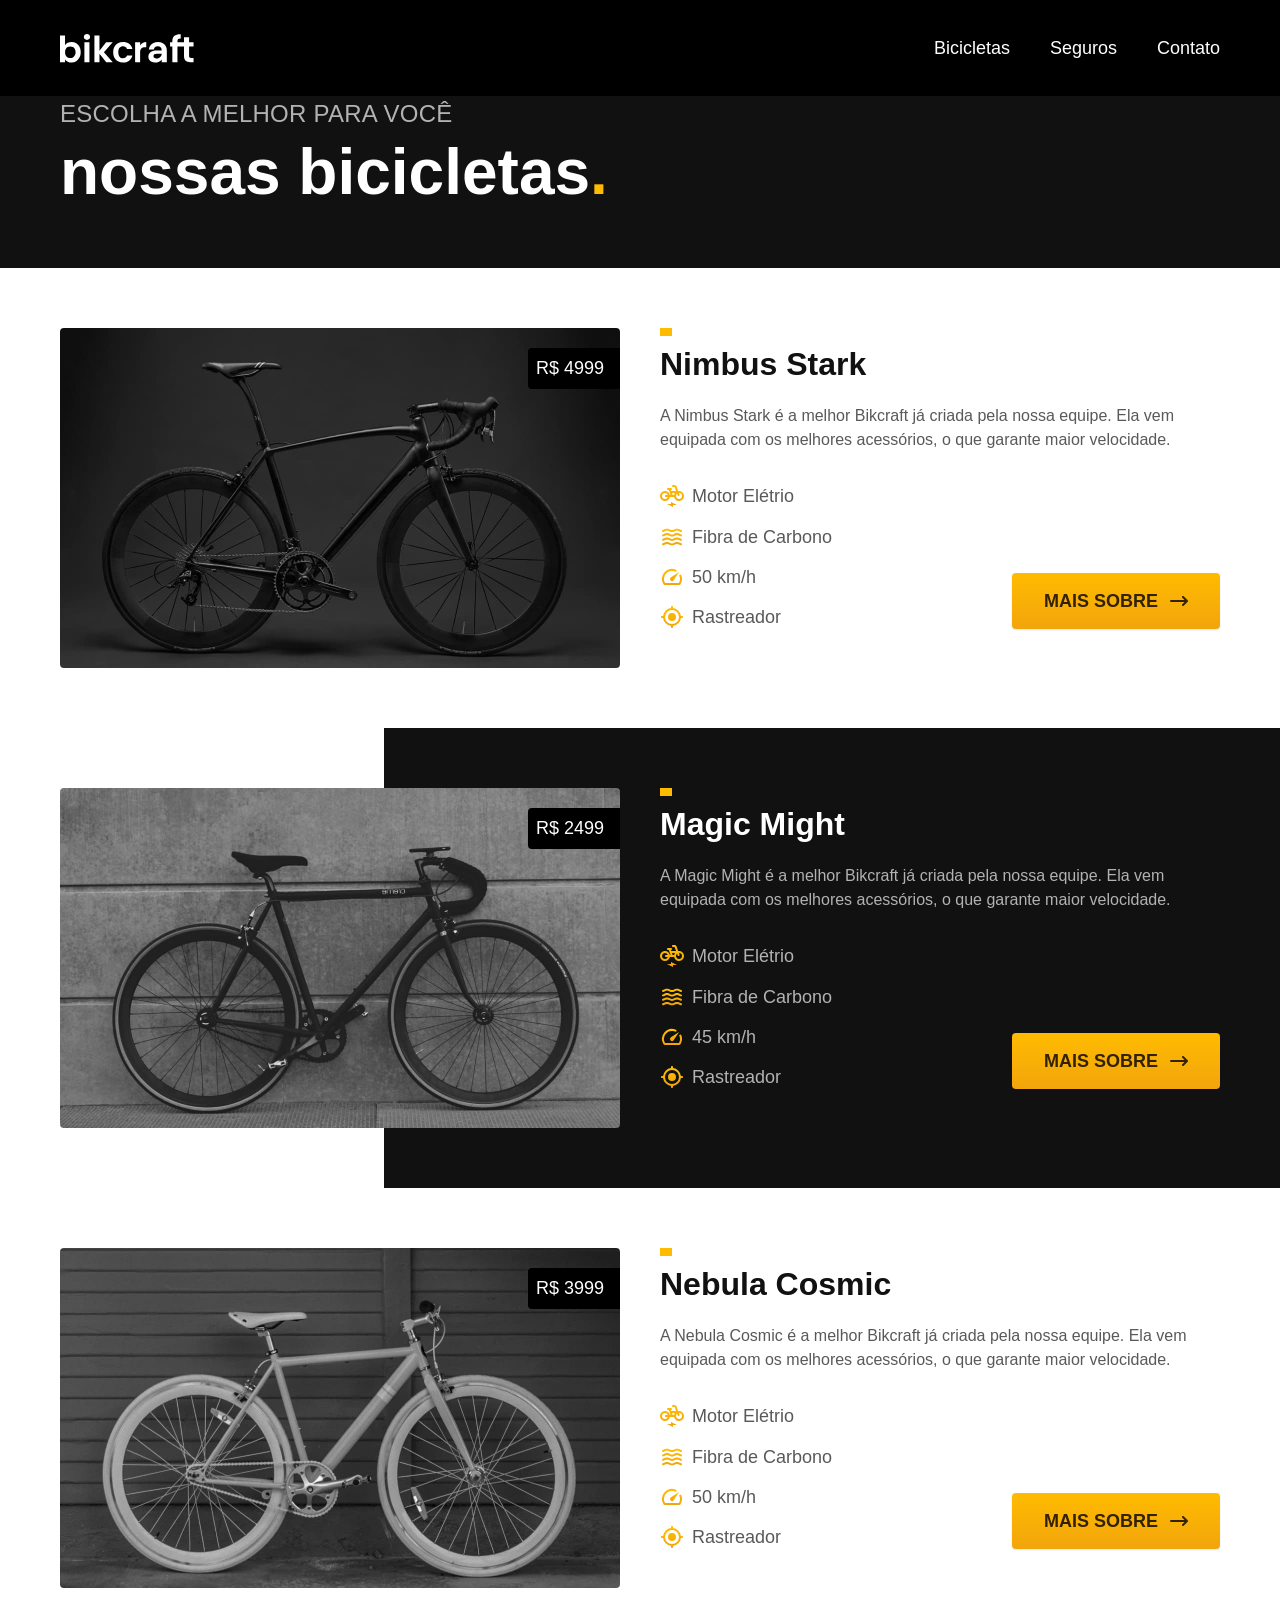
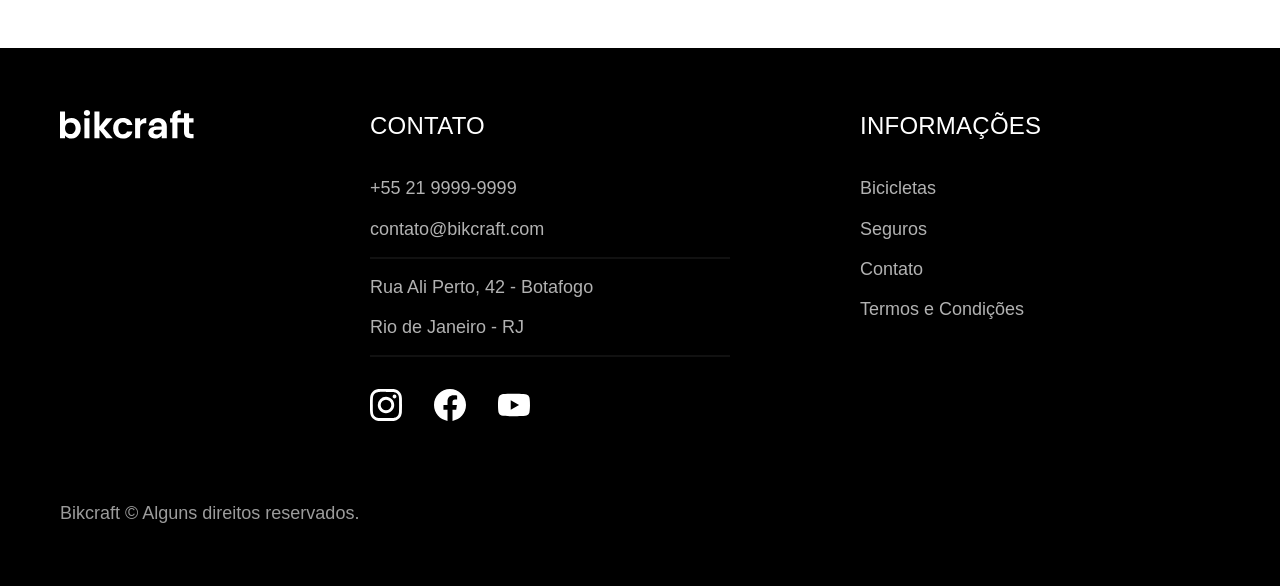
==== bicicletas.html @ 3dfb1dde "adiciona novas páginas" ====
<!DOCTYPE html>
<html lang="pt-br">
<head>
  <meta charset="UTF-8">
  <!--Densidade de pixels no mobile-->
  <meta name="viewport" content="width=device-width, initial-scale=1.0">

  <!--Importante ser consiso para otimizar a busca do site-->
  <title>Bicicletas</title>
  <meta name="description" content="Bicicletas.">
  <link rel="stylesheet" href="css/style.css">
  
</head>
<body id="bicicletas">
  <!--bg de background-->
  <header class="header-bg">
    <div class="header container">
      <a href="./">
        <img src="img/bikcraft.svg" alt="Bikcraft">
      </a>

      <nav aria-label="primaria">
        <ul class="header-menu font-1-m cor-0">
          <li><a href="./bicicletas.html">Bicicletas</a></li>
          <li><a href="">Seguros</a></li>
          <li><a href="">Contato</a></li>
        </ul>
      </nav>
    </div>
  </header>

  <main>
    <div class="titulo-bg">
      <div class="titulo container">
        <p class="font-2-l-b cor-5">Escolha a melhor para você</p>
        <h1 class="font-1-xxl cor-0">nossas bicicletas<span class="cor-p1">.</span></h1>
      </div>
    </div>

      <div class="bicicletas container">
        <div class="bicicletas-imagem">
          <img src="./img/bicicletas/nimbus.jpg" alt="bicicleta-preta">
          <span class="font-2-m cor-0">R$ 4999</span>
        </div>
        <div class="bicicletas-conteudo">
          <h2 class="font-1-xl">Nimbus Stark</h2>
          <p class="font-2-s cor-8">A Nimbus Stark é a melhor Bikcraft já criada pela nossa equipe. Ela vem equipada com os melhores acessórios, o que garante maior velocidade.</p>
          <ul class="font-1-m cor-8">
            <li>
              <img src="./img/icones/eletrica.svg" alt="">
              Motor Elétrio
            </li>
            <li>
              <img src="./img/icones/carbono.svg" alt="">
              Fibra de Carbono
            </li>
            <li>
              <img src="./img/icones/velocidade.svg" alt="">
              50 km/h
            </li>
            <li>
              <img src="./img/icones/rastreador.svg" alt="">
              Rastreador
            </li>
          </ul>
          <a class="botao seta" href="./bicicleta/nimbus.html">Mais Sobre</a>
        </div>
      </div>

    <div class="bicicletas-bg">
      <div class="bicicletas container">
        <div class="bicicletas-imagem">
          <img src="./img/bicicletas/magic.jpg" alt="bicicleta-preta">
          <span class="font-2-m cor-0">R$ 2499</span>
        </div>
        <div class="bicicletas-conteudo">
          <h2 class="font-1-xl cor-0">Magic Might</h2>
          <p class="font-2-s cor-5">A Magic Might é a melhor Bikcraft já criada pela nossa equipe. Ela vem equipada com os melhores acessórios, o que garante maior velocidade.</p>
          <ul class="font-1-m cor-5">
            <li>
              <img src="./img/icones/eletrica.svg" alt="">
              Motor Elétrio
            </li>
            <li>
              <img src="./img/icones/carbono.svg" alt="">
              Fibra de Carbono
            </li>
            <li>
              <img src="./img/icones/velocidade.svg" alt="">
              45 km/h
            </li>
            <li>
              <img src="./img/icones/rastreador.svg" alt="">
              Rastreador
            </li>
          </ul>
          <a class="botao seta" href="./bicicleta/magic.html">Mais Sobre</a>
        </div>
      </div>
    </div>

      <div class="bicicletas container">
        <div class="bicicletas-imagem">
          <img src="./img/bicicletas/nebula.jpg" alt="bicicleta-preta">
          <span class="font-2-m cor-0">R$ 3999</span>
        </div>
        <div class="bicicletas-conteudo">
          <h2 class="font-1-xl">Nebula Cosmic</h2>
          <p class="font-2-s cor-8">A Nebula Cosmic é a melhor Bikcraft já criada pela nossa equipe. Ela vem equipada com os melhores acessórios, o que garante maior velocidade.</p>
          <ul class="font-1-m cor-8">
            <li>
              <img src="./img/icones/eletrica.svg" alt="">
              Motor Elétrio
            </li>
            <li>
              <img src="./img/icones/carbono.svg" alt="">
              Fibra de Carbono
            </li>
            <li>
              <img src="./img/icones/velocidade.svg" alt="">
              50 km/h
            </li>
            <li>
              <img src="./img/icones/rastreador.svg" alt="">
              Rastreador
            </li>
          </ul>
          <a class="botao seta" href="./bicicleta/nebula.html">Mais Sobre</a>
        </div>
      </div>
  </main>
  
  <footer class="footer-bg">
    <div class="footer container">
      <img src="./img/bikcraft.svg" alt="Bikcraft">
      <div class="footer-contato">
        <h3 class="font-2-l-b cor-0">Contato</h3>
        <ul class="font-2-m cor-5">
          <li><a href="tel:+552199999999">+55 21 9999-9999</a></li>
          <li><a href="mailto:contato@bikcraft.com">contato@bikcraft.com</a></li>
          <li>Rua Ali Perto, 42 - Botafogo</li>
          <li>Rio de Janeiro - RJ</li>
        </ul>
        <div class="footer-redes">
          <a href="">
            <img src="./img/redes/instagram.svg" alt="Instagram">
          </a>
          <a href="">
            <img src="./img/redes/facebook.svg" alt="Facebook">
          </a>
          <a href="">
            <img src="./img/redes/youtube.svg" alt="Youtube">
          </a>
        </div>
      </div>
      <div class="footer-informacoes">
        <h3 class="font-2-l-b cor-0">Informações</h3>
        <nav>
          <ul class="font-1-m cor-5">
            <li><a href="./bicicletas.html">Bicicletas</a></li>
            <li><a href="./seguros.html">Seguros</a></li>
            <li><a href="./contato.html">Contato</a></li>
            <li><a href="./termos.html">Termos e Condições</a></li>
          </ul>
        </nav>
      </div>
      <p class="footer-copy font-2-m cor-6">Bikcraft © Alguns direitos reservados.</p>
    </div>
  </footer>
</body>

</html>
---- css/style.css ----
@import "/css/global/global.css";
@import "/css/utilidades/tipografia.css";
@import "/css/utilidades/cores.css";

@import "/css/global/header.css";
@import "./global/footer.css";

/*Utilidades*/
@import "/css/utilidades/componentes.css";

/*Home*/
@import "/css/home/introducao.css";
@import "./home/tecnologia.css";
@import "./home/parceiros.css";
@import "./home/depoimento.css";

/*Bicicletas*/
@import "./bicicletas/bicicletas-lista.css";
@import "/css/bicicletas/bicicletas.css";

/*Bicicleta*/
@import "./bicicleta/bicicleta.css";

/*seguros*/
@import "./seguros/seguros.css";
@import "./seguros/perguntas.css";
@import "./seguros/vantagens.css";

/*termos*/
@import "./termos/termos.css";
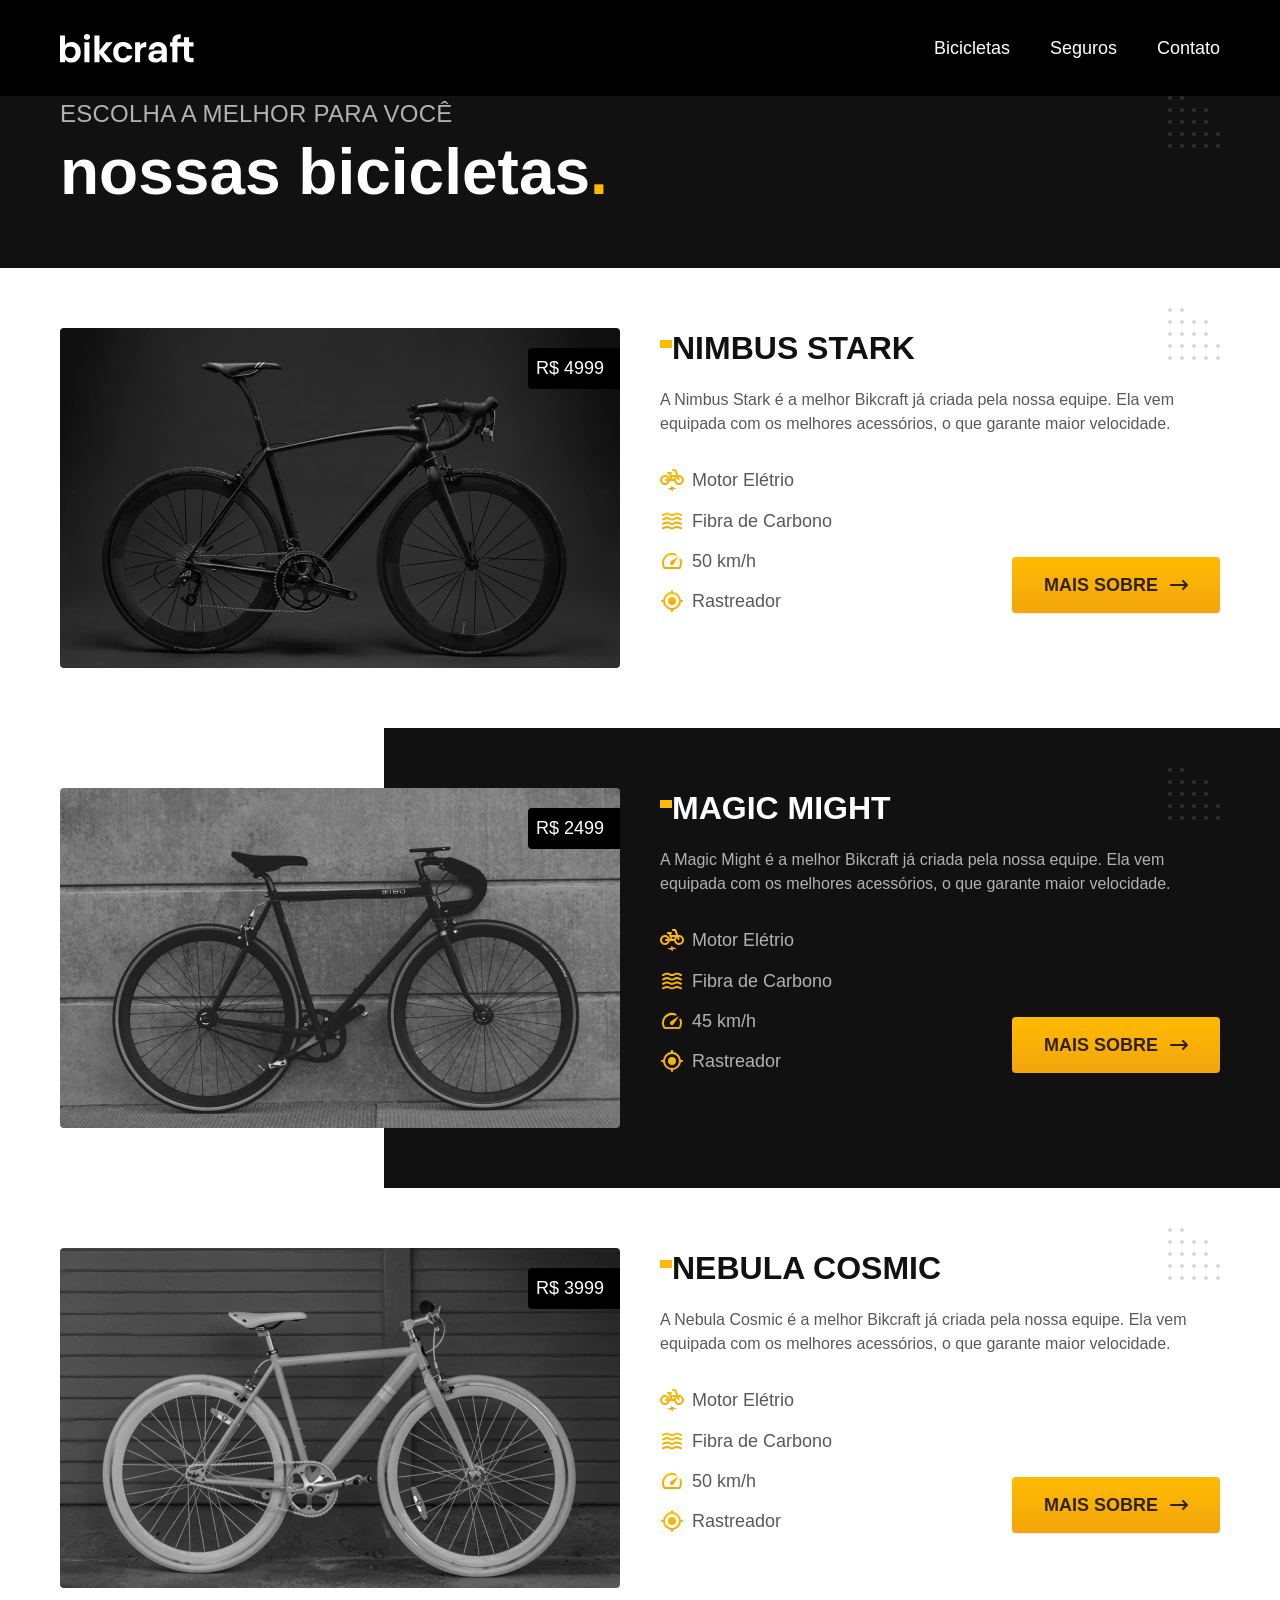
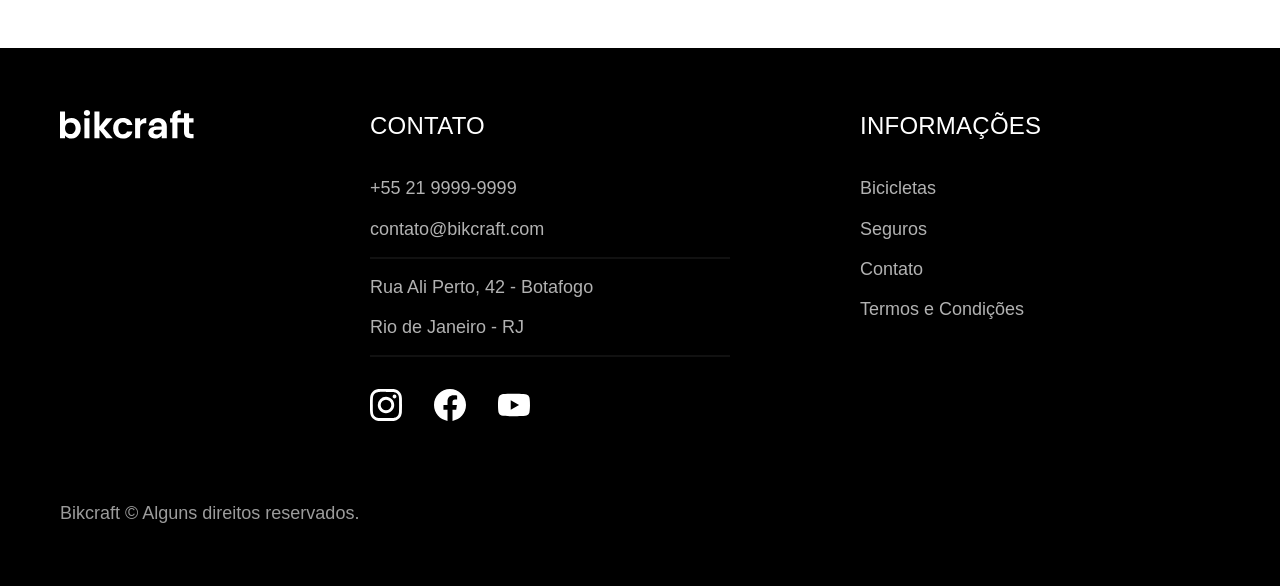
==== commit 753b66a5: "adiciona projeto finalizado" ====
--- a/bicicletas.html
+++ b/bicicletas.html
@@ -8,7 +8,8 @@
   <!--Importante ser consiso para otimizar a busca do site-->
   <title>Bicicletas</title>
   <meta name="description" content="Bicicletas.">
-  <link rel="stylesheet" href="css/style.css">
+  <link rel="preload" href="./css/style.css" as="style">
+  <link rel="stylesheet" href="./css/style.css">
   
 </head>
 <body id="bicicletas">
--- a/css/style.css
+++ b/css/style.css
@@ -7,6 +7,7 @@
 
 /*Utilidades*/
 @import "/css/utilidades/componentes.css";
+@import "./utilidades/formulario.css";
 
 /*Home*/
 @import "/css/home/introducao.css";
@@ -20,6 +21,7 @@
 
 /*Bicicleta*/
 @import "./bicicleta/bicicleta.css";
+@import "./bicicleta/seguro.css";
 
 /*seguros*/
 @import "./seguros/seguros.css";
@@ -27,4 +29,11 @@
 @import "./seguros/vantagens.css";
 
 /*termos*/
-@import "./termos/termos.css";+@import "./termos/termos.css";
+
+/*contato*/
+@import "./contato/contato.css";
+@import "./contato/lojas.css";
+
+/*orçamento*/
+@import "./orcamento/orcamento.css";
--- a/css/style.css
+++ b/css/style.css
@@ -7,6 +7,7 @@
 
 /*Utilidades*/
 @import "/css/utilidades/componentes.css";
+@import "./utilidades/formulario.css";
 
 /*Home*/
 @import "/css/home/introducao.css";
@@ -20,6 +21,7 @@
 
 /*Bicicleta*/
 @import "./bicicleta/bicicleta.css";
+@import "./bicicleta/seguro.css";
 
 /*seguros*/
 @import "./seguros/seguros.css";
@@ -27,4 +29,11 @@
 @import "./seguros/vantagens.css";
 
 /*termos*/
-@import "./termos/termos.css";+@import "./termos/termos.css";
+
+/*contato*/
+@import "./contato/contato.css";
+@import "./contato/lojas.css";
+
+/*orçamento*/
+@import "./orcamento/orcamento.css";
